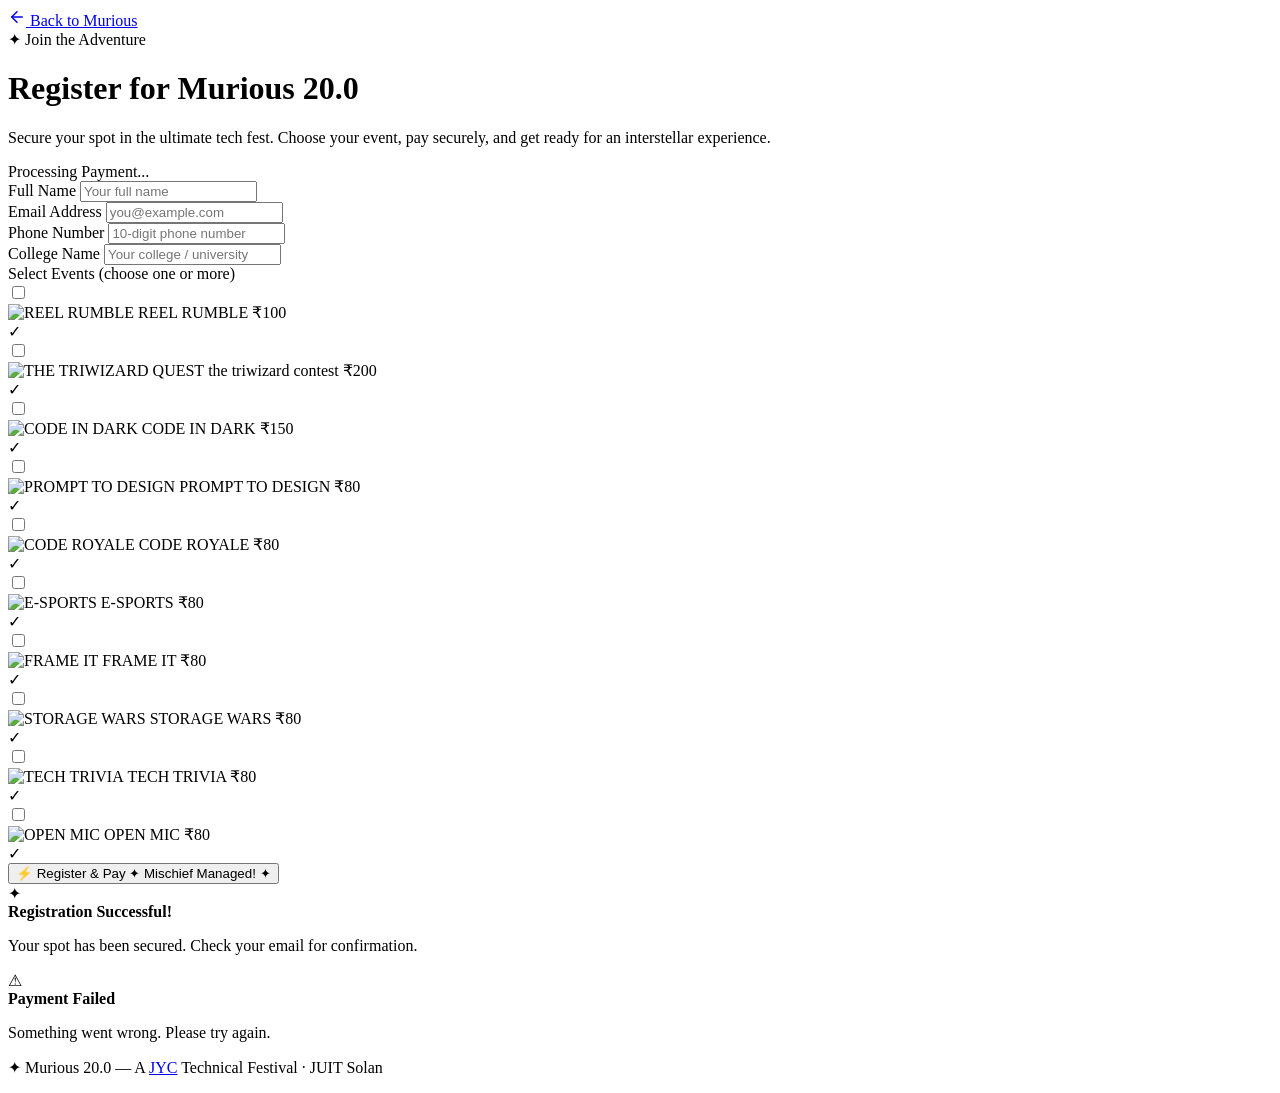
==== register.html @ 8073606e "added events to registration form" ====
<!DOCTYPE html>
<html lang="en">

<head>
    <meta charset="UTF-8">
    <meta name="viewport" content="width=device-width, initial-scale=1.0">
    <title>Register — Murious 20.0 | JUIT Tech Fest</title>
    <meta name="description"
        content="Register for Murious 20.0 events — Coding Contest, Hackathon, Robotics Challenge & more. Secure your spot now!">
    <link rel="preconnect" href="https://fonts.googleapis.com">
    <link rel="preconnect" href="https://fonts.gstatic.com" crossorigin>
    <link
        href="https://fonts.googleapis.com/css2?family=Cinzel+Decorative:wght@400;700;900&family=Cinzel:wght@400;600;700&family=Raleway:wght@300;400;500;600;700&display=swap"
        rel="stylesheet">
    <link rel="icon" type="image/svg+xml" href="assets/images/Murious Logo.svg">
    <link rel="stylesheet" href="css/register.css">
</head>

<body>

    <!-- Starfield Background -->
    <div class="starfield" id="starfield"></div>

    <!-- Page Content -->
    <div class="reg-page">

        <!-- Back to Home -->
        <a href="index.html" class="back-link">
            <svg width="18" height="18" viewBox="0 0 24 24" fill="none" stroke="currentColor" stroke-width="2"
                stroke-linecap="round" stroke-linejoin="round">
                <path d="M19 12H5" />
                <path d="M12 19l-7-7 7-7" />
            </svg>
            Back to Murious
        </a>

        <!-- Header -->
        <header class="reg-header">
            <span class="section-tag">✦ Join the Adventure</span>
            <h1 class="page-title">Register for Murious 20.0</h1>
            <div class="title-ornament"></div>
            <p class="page-subtitle">Secure your spot in the ultimate tech fest. Choose your event, pay securely, and
                get ready for an interstellar experience.</p>
        </header>

        <!-- Registration Form Card -->
        <div class="reg-card">

            <!-- Loading Overlay -->
            <div class="reg-loading-overlay" id="regLoading">
                <div class="reg-spinner"></div>
                <span>Processing Payment...</span>
            </div>

            <form id="registerForm" novalidate>
                <div class="form-group">
                    <label for="regName">Full Name</label>
                    <input type="text" id="regName" placeholder="Your full name" required>
                </div>

                <div class="form-group">
                    <label for="regEmail">Email Address</label>
                    <input type="email" id="regEmail" placeholder="you@example.com" required>
                </div>

                <div class="form-group">
                    <label for="regPhone">Phone Number</label>
                    <input type="tel" id="regPhone" placeholder="10-digit phone number" required>
                </div>

                <div class="form-group">
                    <label for="regCollege">College Name</label>
                    <input type="text" id="regCollege" placeholder="Your college / university" required>
                </div>

                <!-- Multi-Event Selection -->
                <div class="form-group">
                    <label>Select Events <span class="label-hint">(choose one or more)</span></label>
                    <div class="event-grid" id="eventGrid">
                        <label class="event-card" data-event="REEL RUMBLE" data-fee="150">
                            <input type="checkbox" name="events" value="REEL RUMBLE" data-fee="150">
                            <div class="event-card-inner">
                                <span class="event-icon"><img src="images\reel.png" alt="REEL RUMBLE" class="event-img"></span>
                                <span class="event-name">REEL RUMBLE</span>
                                <span class="event-fee">₹100</span>
                            </div>
                            <div class="event-check">✓</div>
                        </label>
                        <label class="event-card" data-event="the triwizard contest" data-fee="200">
                            <input type="checkbox" name="events" value="the triwizard contest" data-fee="200">
                            <div class="event-card-inner">
                                <span class="event-icon"><img src="images\TREASURE.png" alt="THE TRIWIZARD QUEST" class="event-img"></span>
                                <span class="event-name">the triwizard contest</span>
                                <span class="event-fee">₹200</span>
                            </div>
                            <div class="event-check">✓</div>
                        </label>
                        <label class="event-card" data-event="CODE IN DARK" data-fee="75">
                            <input type="checkbox" name="events" value="CODE IN DARK" data-fee="75">
                            <div class="event-card-inner">
                                <span class="event-icon"><img src="images\codeinblack.png" alt="CODE IN DARK" class="event-img"></span>
                                <span class="event-name">CODE IN DARK</span>
                                <span class="event-fee">₹150</span>
                            </div>
                            <div class="event-check">✓</div>
                        </label>
                        <label class="event-card" data-event="PROMPT TO DESIGN" data-fee="80">
                            <input type="checkbox" name="events" value="PROMPT TO DESIGN" data-fee="80">
                            <div class="event-card-inner">
                                <span class="event-icon"><img src="images\cloud.png" alt="PROMPT TO DESIGN" class="event-img"></span>
                                <span class="event-name">PROMPT TO DESIGN</span>
                                <span class="event-fee">₹80</span>
                            </div>
                            <div class="event-check">✓</div>
                             </label>
                              <label class="event-card" data-event="CODE ROYALE" data-fee="80">
                            <input type="checkbox" name="events" value="CODE ROYALE" data-fee="80">
                            <div class="event-card-inner">
                                <span class="event-icon"> <img src="images\laptop.png" alt="CODE ROYALE" class="event-img"></span>
                                <span class="event-name">CODE ROYALE</span>
                                <span class="event-fee">₹80</span>
                            </div>
                            <div class="event-check">✓</div>
                        </label>
                         <label class="event-card" data-event="E-SPORTS" data-fee="80">
                            <input type="checkbox" name="events" value="E-SPORTS" data-fee="80">
                            <div class="event-card-inner">
                                <span class="event-icon"> <img src="images\console.png" alt="E-SPORTS" class="event-img"></span>
                                <span class="event-name">E-SPORTS</span>
                                <span class="event-fee">₹80</span>
                            </div>
                            <div class="event-check">✓</div>
                        </label>
                        <label class="event-card" data-event="FRAME IT" data-fee="80">
                            <input type="checkbox" name="events" value="FRAME IT" data-fee="80">
                            <div class="event-card-inner">
                                <span class="event-icon"> <img src="images\camera.png" alt="FRAME IT" class="event-img"></span>
                                <span class="event-name">FRAME IT</span>
                                <span class="event-fee">₹80</span>
                            </div>
                            <div class="event-check">✓</div>
                        </label>
                        <label class="event-card" data-event="STORAGE WARS" data-fee="80">
                            <input type="checkbox" name="events" value="STORAGE WARS" data-fee="80">
                            <div class="event-card-inner">
                                <span class="event-icon"> <img src="images\sword.png" alt="STORAGE WARS" class="event-img"></span>
                                <span class="event-name">STORAGE WARS</span>
                                <span class="event-fee">₹80</span>
                            </div>
                            <div class="event-check">✓</div>
                        </label>
                        <label class="event-card" data-event="TECH TRIVIA" data-fee="80">
                            <input type="checkbox" name="events" value="TECH TRIVIA" data-fee="80">
                            <div class="event-card-inner">
                                <span class="event-icon"> <img src="images\QUIZ.png" alt="TECH TRIVIA" class="event-img"></span>
                                <span class="event-name">TECH TRIVIA</span>
                                <span class="event-fee">₹80</span>
                            </div>
                            <div class="event-check">✓</div>
                        </label>
                        <label class="event-card" data-event="OPEN MIC" data-fee="80">
                            <input type="checkbox" name="events" value="OPEN MIC" data-fee="80">
                            <div class="event-card-inner">
                                <span class="event-icon"> <img src="images\openmic1.png" alt="OPEN MIC" class="event-img"></span>
                                <span class="event-name">OPEN MIC</span>
                                <span class="event-fee">₹80</span>
                            </div>
                            <div class="event-check">✓</div>
                        </label>
                        
                        
                        
                    </div>
                </div>

                <!-- Dynamic Total Fee Display -->
                <div class="fee-display" id="feeDisplay" style="display:none;">
                    <div class="fee-left">
                        <span class="fee-label">Total Fee</span>
                        <span class="fee-count" id="feeCount">0 events selected</span>
                    </div>
                    <span class="fee-amount" id="feeAmount">₹0</span>
                </div>

                <button type="submit" class="reg-submit" id="registerBtn">
                    <span class="btn-text">⚡ Register & Pay</span>
                    <span class="btn-magic">✦ Mischief Managed! ✦</span>
                </button>
            </form>
        </div>

        <!-- Toast Messages -->
        <div class="reg-message reg-message--success" id="regSuccess">
            <span class="reg-msg-icon">✦</span>
            <div>
                <strong>Registration Successful!</strong>
                <p>Your spot has been secured. Check your email for confirmation.</p>
            </div>
        </div>
        <div class="reg-message reg-message--error" id="regError">
            <span class="reg-msg-icon">⚠</span>
            <div>
                <strong>Payment Failed</strong>
                <p id="regErrorMsg">Something went wrong. Please try again.</p>
            </div>
        </div>

        <!-- Footer -->
        <footer class="reg-footer">
            <p>✦ Murious 20.0 — A <a href="https://jyc.co.in/" target="_blank">JYC</a> Technical Festival · JUIT Solan
            </p>
        </footer>

    </div>

    <!-- Firebase SDK -->
    <script src="https://www.gstatic.com/firebasejs/10.12.0/firebase-app-compat.js"></script>
    <script src="https://www.gstatic.com/firebasejs/10.12.0/firebase-firestore-compat.js"></script>
    <!-- Razorpay SDK -->
    <script src="https://checkout.razorpay.com/v1/checkout.js"></script>
    <!-- Registration Script -->
    <script src="js/register.js"></script>

</body>

</html>
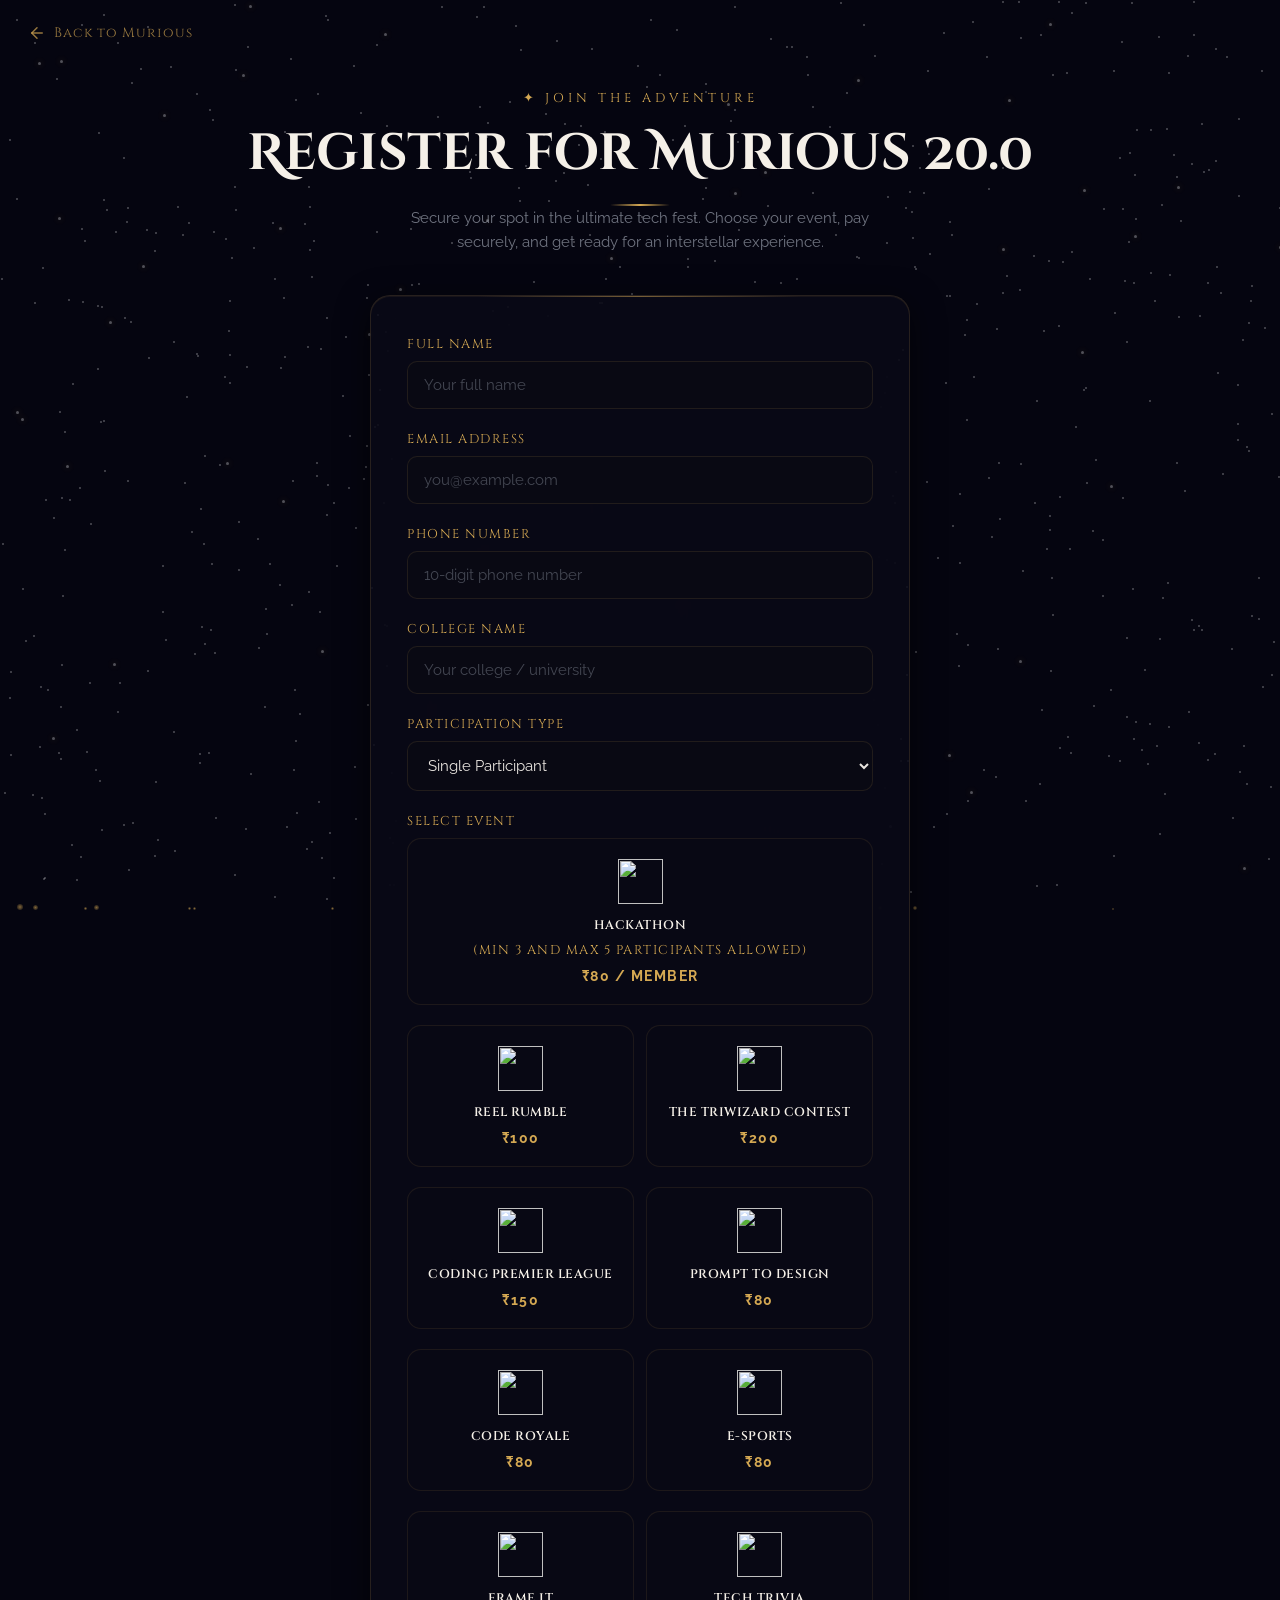
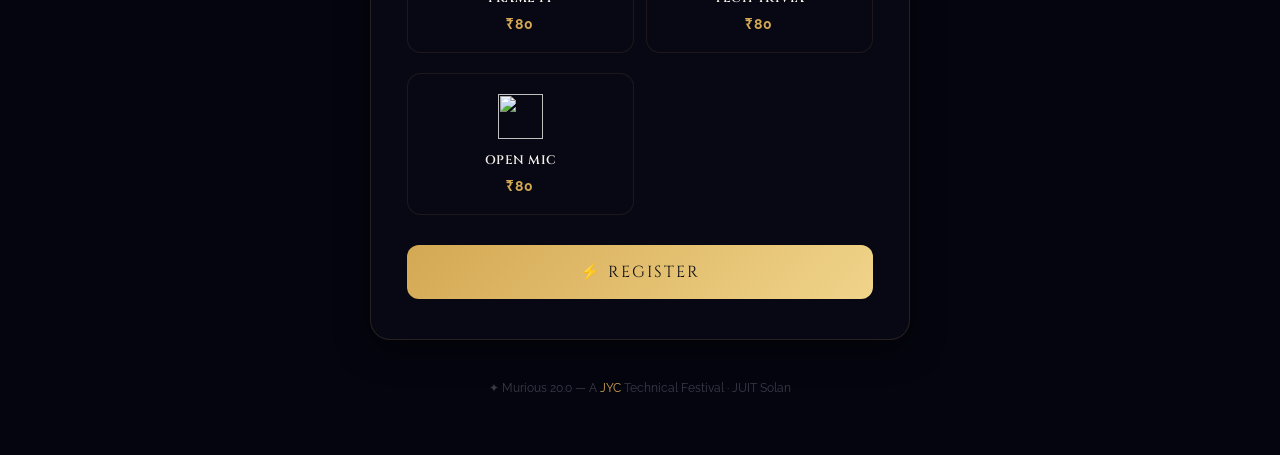
==== commit f8c79a87: "Replaced Razorpay payment with QR payment and screenshot upload" ====
--- a/register.html
+++ b/register.html
@@ -1,226 +1,459 @@
-<!DOCTYPE html>
+<!doctype html>
 <html lang="en">
-
-<head>
-    <meta charset="UTF-8">
-    <meta name="viewport" content="width=device-width, initial-scale=1.0">
+  <head>
+    <meta charset="UTF-8" />
+    <meta name="viewport" content="width=device-width, initial-scale=1.0" />
+
     <title>Register — Murious 20.0 | JUIT Tech Fest</title>
-    <meta name="description"
-        content="Register for Murious 20.0 events — Coding Contest, Hackathon, Robotics Challenge & more. Secure your spot now!">
-    <link rel="preconnect" href="https://fonts.googleapis.com">
-    <link rel="preconnect" href="https://fonts.gstatic.com" crossorigin>
+
+    <meta
+      name="description"
+      content="Register for Murious 20.0 events — Coding Contest, Hackathon, Robotics Challenge & more. Secure your spot now!"
+    />
+
+    <link rel="preconnect" href="https://fonts.googleapis.com" />
+    <link rel="preconnect" href="https://fonts.gstatic.com" crossorigin />
+
     <link
-        href="https://fonts.googleapis.com/css2?family=Cinzel+Decorative:wght@400;700;900&family=Cinzel:wght@400;600;700&family=Raleway:wght@300;400;500;600;700&display=swap"
-        rel="stylesheet">
-    <link rel="icon" type="image/svg+xml" href="assets/images/Murious Logo.svg">
-    <link rel="stylesheet" href="css/register.css">
-</head>
-
-<body>
-
-    <!-- Starfield Background -->
+      href="https://fonts.googleapis.com/css2?family=Cinzel+Decorative:wght@400;700;900&family=Cinzel:wght@400;600;700&family=Raleway:wght@300;400;500;600;700&display=swap"
+      rel="stylesheet"
+    />
+
+    <link
+      rel="icon"
+      type="image/svg+xml"
+      href="assets/images/Murious Logo.svg"
+    />
+
+    <link rel="stylesheet" href="css/register.css" />
+  </head>
+
+  <body>
     <div class="starfield" id="starfield"></div>
 
-    <!-- Page Content -->
     <div class="reg-page">
-
-        <!-- Back to Home -->
-        <a href="index.html" class="back-link">
-            <svg width="18" height="18" viewBox="0 0 24 24" fill="none" stroke="currentColor" stroke-width="2"
-                stroke-linecap="round" stroke-linejoin="round">
-                <path d="M19 12H5" />
-                <path d="M12 19l-7-7 7-7" />
-            </svg>
-            Back to Murious
-        </a>
-
-        <!-- Header -->
-        <header class="reg-header">
-            <span class="section-tag">✦ Join the Adventure</span>
-            <h1 class="page-title">Register for Murious 20.0</h1>
-            <div class="title-ornament"></div>
-            <p class="page-subtitle">Secure your spot in the ultimate tech fest. Choose your event, pay securely, and
-                get ready for an interstellar experience.</p>
-        </header>
-
-        <!-- Registration Form Card -->
-        <div class="reg-card">
-
-            <!-- Loading Overlay -->
-            <div class="reg-loading-overlay" id="regLoading">
-                <div class="reg-spinner"></div>
-                <span>Processing Payment...</span>
-            </div>
-
-            <form id="registerForm" novalidate>
-                <div class="form-group">
-                    <label for="regName">Full Name</label>
-                    <input type="text" id="regName" placeholder="Your full name" required>
-                </div>
-
-                <div class="form-group">
-                    <label for="regEmail">Email Address</label>
-                    <input type="email" id="regEmail" placeholder="you@example.com" required>
-                </div>
-
-                <div class="form-group">
-                    <label for="regPhone">Phone Number</label>
-                    <input type="tel" id="regPhone" placeholder="10-digit phone number" required>
-                </div>
-
-                <div class="form-group">
-                    <label for="regCollege">College Name</label>
-                    <input type="text" id="regCollege" placeholder="Your college / university" required>
-                </div>
-
-                <!-- Multi-Event Selection -->
-                <div class="form-group">
-                    <label>Select Events <span class="label-hint">(choose one or more)</span></label>
-                    <div class="event-grid" id="eventGrid">
-                        <label class="event-card" data-event="REEL RUMBLE" data-fee="150">
-                            <input type="checkbox" name="events" value="REEL RUMBLE" data-fee="150">
-                            <div class="event-card-inner">
-                                <span class="event-icon"><img src="images\reel.png" alt="REEL RUMBLE" class="event-img"></span>
-                                <span class="event-name">REEL RUMBLE</span>
-                                <span class="event-fee">₹100</span>
-                            </div>
-                            <div class="event-check">✓</div>
-                        </label>
-                        <label class="event-card" data-event="the triwizard contest" data-fee="200">
-                            <input type="checkbox" name="events" value="the triwizard contest" data-fee="200">
-                            <div class="event-card-inner">
-                                <span class="event-icon"><img src="images\TREASURE.png" alt="THE TRIWIZARD QUEST" class="event-img"></span>
-                                <span class="event-name">the triwizard contest</span>
-                                <span class="event-fee">₹200</span>
-                            </div>
-                            <div class="event-check">✓</div>
-                        </label>
-                        <label class="event-card" data-event="CODE IN DARK" data-fee="75">
-                            <input type="checkbox" name="events" value="CODE IN DARK" data-fee="75">
-                            <div class="event-card-inner">
-                                <span class="event-icon"><img src="images\codeinblack.png" alt="CODE IN DARK" class="event-img"></span>
-                                <span class="event-name">CODE IN DARK</span>
-                                <span class="event-fee">₹150</span>
-                            </div>
-                            <div class="event-check">✓</div>
-                        </label>
-                        <label class="event-card" data-event="PROMPT TO DESIGN" data-fee="80">
-                            <input type="checkbox" name="events" value="PROMPT TO DESIGN" data-fee="80">
-                            <div class="event-card-inner">
-                                <span class="event-icon"><img src="images\cloud.png" alt="PROMPT TO DESIGN" class="event-img"></span>
-                                <span class="event-name">PROMPT TO DESIGN</span>
-                                <span class="event-fee">₹80</span>
-                            </div>
-                            <div class="event-check">✓</div>
-                             </label>
-                              <label class="event-card" data-event="CODE ROYALE" data-fee="80">
-                            <input type="checkbox" name="events" value="CODE ROYALE" data-fee="80">
-                            <div class="event-card-inner">
-                                <span class="event-icon"> <img src="images\laptop.png" alt="CODE ROYALE" class="event-img"></span>
-                                <span class="event-name">CODE ROYALE</span>
-                                <span class="event-fee">₹80</span>
-                            </div>
-                            <div class="event-check">✓</div>
-                        </label>
-                         <label class="event-card" data-event="E-SPORTS" data-fee="80">
-                            <input type="checkbox" name="events" value="E-SPORTS" data-fee="80">
-                            <div class="event-card-inner">
-                                <span class="event-icon"> <img src="images\console.png" alt="E-SPORTS" class="event-img"></span>
-                                <span class="event-name">E-SPORTS</span>
-                                <span class="event-fee">₹80</span>
-                            </div>
-                            <div class="event-check">✓</div>
-                        </label>
-                        <label class="event-card" data-event="FRAME IT" data-fee="80">
-                            <input type="checkbox" name="events" value="FRAME IT" data-fee="80">
-                            <div class="event-card-inner">
-                                <span class="event-icon"> <img src="images\camera.png" alt="FRAME IT" class="event-img"></span>
-                                <span class="event-name">FRAME IT</span>
-                                <span class="event-fee">₹80</span>
-                            </div>
-                            <div class="event-check">✓</div>
-                        </label>
-                        <label class="event-card" data-event="STORAGE WARS" data-fee="80">
-                            <input type="checkbox" name="events" value="STORAGE WARS" data-fee="80">
-                            <div class="event-card-inner">
-                                <span class="event-icon"> <img src="images\sword.png" alt="STORAGE WARS" class="event-img"></span>
-                                <span class="event-name">STORAGE WARS</span>
-                                <span class="event-fee">₹80</span>
-                            </div>
-                            <div class="event-check">✓</div>
-                        </label>
-                        <label class="event-card" data-event="TECH TRIVIA" data-fee="80">
-                            <input type="checkbox" name="events" value="TECH TRIVIA" data-fee="80">
-                            <div class="event-card-inner">
-                                <span class="event-icon"> <img src="images\QUIZ.png" alt="TECH TRIVIA" class="event-img"></span>
-                                <span class="event-name">TECH TRIVIA</span>
-                                <span class="event-fee">₹80</span>
-                            </div>
-                            <div class="event-check">✓</div>
-                        </label>
-                        <label class="event-card" data-event="OPEN MIC" data-fee="80">
-                            <input type="checkbox" name="events" value="OPEN MIC" data-fee="80">
-                            <div class="event-card-inner">
-                                <span class="event-icon"> <img src="images\openmic1.png" alt="OPEN MIC" class="event-img"></span>
-                                <span class="event-name">OPEN MIC</span>
-                                <span class="event-fee">₹80</span>
-                            </div>
-                            <div class="event-check">✓</div>
-                        </label>
-                        
-                        
-                        
-                    </div>
-                </div>
-
-                <!-- Dynamic Total Fee Display -->
-                <div class="fee-display" id="feeDisplay" style="display:none;">
-                    <div class="fee-left">
-                        <span class="fee-label">Total Fee</span>
-                        <span class="fee-count" id="feeCount">0 events selected</span>
-                    </div>
-                    <span class="fee-amount" id="feeAmount">₹0</span>
-                </div>
-
-                <button type="submit" class="reg-submit" id="registerBtn">
-                    <span class="btn-text">⚡ Register & Pay</span>
-                    <span class="btn-magic">✦ Mischief Managed! ✦</span>
-                </button>
-            </form>
+      <a href="index.html" class="back-link">
+        <svg
+          width="18"
+          height="18"
+          viewBox="0 0 24 24"
+          fill="none"
+          stroke="currentColor"
+          stroke-width="2"
+          stroke-linecap="round"
+          stroke-linejoin="round"
+        >
+          <path d="M19 12H5" />
+          <path d="M12 19l-7-7 7-7" />
+        </svg>
+        Back to Murious
+      </a>
+
+      <header class="reg-header">
+        <span class="section-tag">✦ Join the Adventure</span>
+
+        <h1 class="page-title">Register for Murious 20.0</h1>
+
+        <div class="title-ornament"></div>
+
+        <p class="page-subtitle">
+          Secure your spot in the ultimate tech fest. Choose your event, pay
+          securely, and get ready for an interstellar experience.
+        </p>
+      </header>
+
+      <div class="reg-card">
+        <div class="reg-loading-overlay" id="regLoading">
+          <div class="reg-spinner"></div>
+          <span>Processing Payment...</span>
         </div>
 
-        <!-- Toast Messages -->
-        <div class="reg-message reg-message--success" id="regSuccess">
-            <span class="reg-msg-icon">✦</span>
-            <div>
-                <strong>Registration Successful!</strong>
-                <p>Your spot has been secured. Check your email for confirmation.</p>
-            </div>
-        </div>
-        <div class="reg-message reg-message--error" id="regError">
-            <span class="reg-msg-icon">⚠</span>
-            <div>
-                <strong>Payment Failed</strong>
-                <p id="regErrorMsg">Something went wrong. Please try again.</p>
-            </div>
-        </div>
-
-        <!-- Footer -->
-        <footer class="reg-footer">
-            <p>✦ Murious 20.0 — A <a href="https://jyc.co.in/" target="_blank">JYC</a> Technical Festival · JUIT Solan
-            </p>
-        </footer>
-
+        <form id="registerForm" novalidate>
+          <div class="form-group">
+            <label for="regName">Full Name</label>
+            <input
+              type="text"
+              id="regName"
+              placeholder="Your full name"
+              required
+            />
+          </div>
+
+          <div class="form-group">
+            <label for="regEmail">Email Address</label>
+            <input
+              type="email"
+              id="regEmail"
+              placeholder="you@example.com"
+              required
+            />
+          </div>
+
+          <div class="form-group">
+            <label for="regPhone">Phone Number</label>
+            <input
+              type="tel"
+              id="regPhone"
+              placeholder="10-digit phone number"
+              required
+            />
+          </div>
+
+          <div class="form-group">
+            <label for="regCollege">College Name</label>
+            <input
+              type="text"
+              id="regCollege"
+              placeholder="Your college / university"
+              required
+            />
+          </div>
+
+          <div class="form-group">
+            <label for="participationType">Participation Type</label>
+            <select id="participationType">
+              <option value="single">Single Participant</option>
+              <option value="team">Team</option>
+            </select>
+          </div>
+
+          <!-- TEAM MEMBERS -->
+
+          <div id="teamSection" style="display: none">
+            <div class="form-group">
+              <label>Member 1 Name</label>
+              <input type="text" id="member1Name" placeholder="Optional" />
+            </div>
+
+            <div class="form-group">
+              <label>Member 1 Roll No</label>
+              <input type="text" id="member1Roll" placeholder="Optional" />
+            </div>
+
+            <div class="form-group">
+              <label>Member 1 Phone</label>
+              <input
+                type="tel"
+                id="member1Phone"
+                placeholder="Optional"
+                pattern="[0-9]{10}"
+              />
+            </div>
+
+            <div class="form-group">
+              <label>Member 2 Name</label>
+              <input type="text" id="member2Name" placeholder="Optional" />
+            </div>
+
+            <div class="form-group">
+              <label>Member 2 Roll No</label>
+              <input type="text" id="member2Roll" placeholder="Optional" />
+            </div>
+
+            <div class="form-group">
+              <label>Member 2 Phone</label>
+              <input
+                type="tel"
+                id="member2Phone"
+                placeholder="Optional"
+                pattern="[0-9]{10}"
+              />
+            </div>
+
+            <div class="form-group">
+              <label>Member 3 Name</label>
+              <input type="text" id="member3Name" placeholder="Optional" />
+            </div>
+
+            <div class="form-group">
+              <label>Member 3 Roll No</label>
+              <input type="text" id="member3Roll" placeholder="Optional" />
+            </div>
+
+            <div class="form-group">
+              <label>Member 3 Phone</label>
+              <input
+                type="tel"
+                id="member3Phone"
+                placeholder="Optional"
+                pattern="[0-9]{10}"
+              />
+            </div>
+
+            <div class="form-group">
+              <label>Member 4 Name</label>
+              <input type="text" id="member4Name" placeholder="Optional" />
+            </div>
+
+            <div class="form-group">
+              <label>Member 4 Roll No</label>
+              <input type="text" id="member4Roll" placeholder="Optional" />
+            </div>
+
+            <div class="form-group">
+              <label>Member 4 Phone</label>
+              <input
+                type="tel"
+                id="member4Phone"
+                placeholder="Optional"
+                pattern="[0-9]{10}"
+              />
+            </div>
+          </div>
+
+          <div class="form-group">
+            <label>Select Event</label>
+
+            <div class="event-grid" id="eventGrid">
+              <label
+                class="event-card"
+                data-event="HACKATHON"
+                data-fee="80"
+                style="grid-column: span 2"
+              >
+                <input
+                  type="checkbox"
+                  name="events"
+                  value="HACKATHON"
+                  data-fee="80"
+                />
+                <div class="event-card-inner">
+                  <span class="event-icon">
+                    <img
+                      src="https://cdn-icons-png.flaticon.com/512/2721/2721266.png"
+                      class="event-img"
+                    />
+                  </span>
+                  <span class="event-name">HACKATHON </span>
+                  <span>(MIN 3 AND MAX 5 PARTICIPANTS ALLOWED)</span>
+                  <span class="event-fee">₹80 / member</span>
+                </div>
+                <div class="event-check">✓</div>
+              </label>
+
+              <label class="event-card" data-event="REEL RUMBLE" data-fee="150">
+                <input
+                  type="checkbox"
+                  name="events"
+                  value="REEL RUMBLE"
+                  data-fee="150"
+                />
+                <div class="event-card-inner">
+                  <span class="event-icon"
+                    ><img src="images/reel.png" class="event-img"
+                  /></span>
+                  <span class="event-name">REEL RUMBLE</span>
+                  <span class="event-fee">₹100</span>
+                </div>
+                <div class="event-check">✓</div>
+              </label>
+
+              <label
+                class="event-card"
+                data-event="the triwizard contest"
+                data-fee="200"
+              >
+                <input
+                  type="checkbox"
+                  name="events"
+                  value="the triwizard contest"
+                  data-fee="200"
+                />
+                <div class="event-card-inner">
+                  <span class="event-icon"
+                    ><img src="images/TREASURE.png" class="event-img"
+                  /></span>
+                  <span class="event-name">the triwizard contest</span>
+                  <span class="event-fee">₹200</span>
+                </div>
+                <div class="event-check">✓</div>
+              </label>
+
+              <label
+                class="event-card"
+                data-event="CODE IN DARK"
+                data-fee="150"
+              >
+                <input
+                  type="checkbox"
+                  name="events"
+                  value="CODE IN DARK"
+                  data-fee="150"
+                />
+                <div class="event-card-inner">
+                  <span class="event-icon"
+                    ><img src="images/codeinblack.png" class="event-img"
+                  /></span>
+                  <span class="event-name">CODING PREMIER LEAGUE</span>
+                  <span class="event-fee">₹150</span>
+                </div>
+                <div class="event-check">✓</div>
+              </label>
+
+              <label
+                class="event-card"
+                data-event="PROMPT TO DESIGN"
+                data-fee="80"
+              >
+                <input
+                  type="checkbox"
+                  name="events"
+                  value="PROMPT TO DESIGN"
+                  data-fee="80"
+                />
+                <div class="event-card-inner">
+                  <span class="event-icon"
+                    ><img src="images/cloud.png" class="event-img"
+                  /></span>
+                  <span class="event-name">PROMPT TO DESIGN</span>
+                  <span class="event-fee">₹80</span>
+                </div>
+                <div class="event-check">✓</div>
+              </label>
+
+              <label class="event-card" data-event="CODE ROYALE" data-fee="80">
+                <input
+                  type="checkbox"
+                  name="events"
+                  value="CODE ROYALE"
+                  data-fee="80"
+                />
+                <div class="event-card-inner">
+                  <span class="event-icon"
+                    ><img src="images/laptop.png" class="event-img"
+                  /></span>
+                  <span class="event-name">CODE ROYALE</span>
+                  <span class="event-fee">₹80</span>
+                </div>
+                <div class="event-check">✓</div>
+              </label>
+
+              <label class="event-card" data-event="E-SPORTS" data-fee="80">
+                <input
+                  type="checkbox"
+                  name="events"
+                  value="E-SPORTS"
+                  data-fee="80"
+                />
+                <div class="event-card-inner">
+                  <span class="event-icon"
+                    ><img src="images/console.png" class="event-img"
+                  /></span>
+                  <span class="event-name">E-SPORTS</span>
+                  <span class="event-fee">₹80</span>
+                </div>
+                <div class="event-check">✓</div>
+              </label>
+
+              <label class="event-card" data-event="FRAME IT" data-fee="80">
+                <input
+                  type="checkbox"
+                  name="events"
+                  value="FRAME IT"
+                  data-fee="80"
+                />
+                <div class="event-card-inner">
+                  <span class="event-icon"
+                    ><img src="images/camera.png" class="event-img"
+                  /></span>
+                  <span class="event-name">FRAME IT</span>
+                  <span class="event-fee">₹80</span>
+                </div>
+                <div class="event-check">✓</div>
+              </label>
+
+              
+
+              <label class="event-card" data-event="TECH TRIVIA" data-fee="80">
+                <input
+                  type="checkbox"
+                  name="events"
+                  value="TECH TRIVIA"
+                  data-fee="80"
+                />
+                <div class="event-card-inner">
+                  <span class="event-icon"
+                    ><img src="images/QUIZ.png" class="event-img"
+                  /></span>
+                  <span class="event-name">TECH TRIVIA</span>
+                  <span class="event-fee">₹80</span>
+                </div>
+                <div class="event-check">✓</div>
+              </label>
+
+              <label class="event-card" data-event="OPEN MIC" data-fee="80">
+                <input
+                  type="checkbox"
+                  name="events"
+                  value="OPEN MIC"
+                  data-fee="80"
+                />
+                <div class="event-card-inner">
+                  <span class="event-icon"
+                    ><img src="images/openmic1.png" class="event-img"
+                  /></span>
+                  <span class="event-name">OPEN MIC</span>
+                  <span class="event-fee">₹80</span>
+                </div>
+                <div class="event-check">✓</div>
+              </label>
+            </div>
+          </div>
+
+          <div class="fee-display" id="feeDisplay" style="display: none">
+            <div class="fee-left">
+              <span class="fee-label">Total Fee</span>
+              <span class="fee-count" id="feeCount">0 events selected</span>
+            </div>
+            <span class="fee-amount" id="feeAmount">₹0</span>
+          </div>
+
+          <button type="button" class="reg-submit" id="showQRBtn">
+            <span class="btn-text">⚡ Register</span>
+            <span class="btn-magic">✦ Continue to Payment ✦</span>
+          </button>
+          
+          <div class="qr-payment" id="qrPayment" style="display:none">
+             <h3>Scan QR to Pay</h3>
+            <img src="assets/images/payment-qr.webp" alt="UPI QR Code">
+            <p>Please upload your payment screenshot after completing the payment.</p>
+            <div class="form-group">
+              <label for="paymentScreenshot">Upload Payment Screenshot</label>
+              <input 
+                type="file" 
+                id="paymentScreenshot" 
+                accept="image/*"
+                required
+              >
+            </div>
+            <button type="submit" class="reg-submit">
+              Submit Registration
+            </button>
+          </div>
+        </form>
+      </div>
+
+      <footer class="reg-footer">
+        <p>
+          ✦ Murious 20.0 — A
+          <a href="https://jyc.co.in/" target="_blank">JYC</a>
+          Technical Festival · JUIT Solan
+        </p>
+      </footer>
     </div>
 
-    <!-- Firebase SDK -->
+    <script>
+      document.querySelectorAll('input[name="events"]').forEach((cb) => {
+        cb.addEventListener("change", function () {
+          document.querySelectorAll('input[name="events"]').forEach((x) => {
+            if (x !== this) x.checked = false;
+          });
+        });
+      });
+    </script>
+
     <script src="https://www.gstatic.com/firebasejs/10.12.0/firebase-app-compat.js"></script>
     <script src="https://www.gstatic.com/firebasejs/10.12.0/firebase-firestore-compat.js"></script>
-    <!-- Razorpay SDK -->
-    <script src="https://checkout.razorpay.com/v1/checkout.js"></script>
-    <!-- Registration Script -->
     <script src="js/register.js"></script>
-
-</body>
-
-</html>+  </body>
+</html>
--- a/css/register.css
+++ b/css/register.css
@@ -0,0 +1,725 @@
+/* ═══════════════════════════════════════════════════════
+   MURIOUS 20.0 — Registration Page Styles
+   Standalone page with same cinematic theme
+   ═══════════════════════════════════════════════════════ */
+
+/* ── Stars background animation ── */
+@keyframes twinkle {
+
+    0%,
+    100% {
+        opacity: 0.3;
+    }
+
+    50% {
+        opacity: 1;
+    }
+}
+
+@keyframes floatUp {
+    0% {
+        transform: translateY(0) scale(1);
+        opacity: 0.6;
+    }
+
+    100% {
+        transform: translateY(-100vh) scale(0);
+        opacity: 0;
+    }
+}
+
+@keyframes feeSlideIn {
+    0% {
+        opacity: 0;
+        transform: translateY(8px);
+    }
+
+    100% {
+        opacity: 1;
+        transform: translateY(0);
+    }
+}
+
+@keyframes feeGlow {
+
+    0%,
+    100% {
+        box-shadow: 0 0 15px rgba(212, 168, 83, 0.2);
+    }
+
+    50% {
+        box-shadow: 0 0 30px rgba(212, 168, 83, 0.5), 0 0 60px rgba(212, 168, 83, 0.15);
+    }
+}
+
+@keyframes spin {
+    to {
+        transform: rotate(360deg);
+    }
+}
+
+@keyframes slideInRight {
+    0% {
+        transform: translateX(120%);
+        opacity: 0;
+    }
+
+    100% {
+        transform: translateX(0);
+        opacity: 1;
+    }
+}
+
+@keyframes slideOutRight {
+    0% {
+        transform: translateX(0);
+        opacity: 1;
+    }
+
+    100% {
+        transform: translateX(120%);
+        opacity: 0;
+    }
+}
+
+@keyframes heroGlow {
+
+    0%,
+    100% {
+        text-shadow: 0 0 20px rgba(212, 168, 83, 0.3);
+    }
+
+    50% {
+        text-shadow: 0 0 40px rgba(212, 168, 83, 0.6), 0 0 80px rgba(212, 168, 83, 0.2);
+    }
+}
+
+/* ── Base ── */
+* {
+    margin: 0;
+    padding: 0;
+    box-sizing: border-box;
+}
+
+body {
+    font-family: 'Raleway', sans-serif;
+    background: #050510;
+    color: #e8e4df;
+    min-height: 100vh;
+    overflow-x: hidden;
+    position: relative;
+}
+
+/* ── Starfield Background ── */
+.starfield {
+    position: fixed;
+    top: 0;
+    left: 0;
+    width: 100%;
+    height: 100%;
+    z-index: 0;
+    pointer-events: none;
+    overflow: hidden;
+}
+
+.star {
+    position: absolute;
+    width: 2px;
+    height: 2px;
+    background: #fff;
+    border-radius: 50%;
+    animation: twinkle var(--duration, 3s) ease-in-out infinite;
+    animation-delay: var(--delay, 0s);
+    opacity: 0.3;
+}
+
+.star.large {
+    width: 3px;
+    height: 3px;
+    box-shadow: 0 0 6px 1px rgba(212, 168, 83, 0.4);
+}
+
+/* ── Floating particles ── */
+.particle {
+    position: fixed;
+    width: 4px;
+    height: 4px;
+    background: radial-gradient(circle, rgba(212, 168, 83, 0.6), transparent);
+    border-radius: 50%;
+    animation: floatUp var(--speed, 12s) linear infinite;
+    animation-delay: var(--delay, 0s);
+    z-index: 0;
+    pointer-events: none;
+}
+
+/* ── Page wrapper ── */
+.reg-page {
+    position: relative;
+    z-index: 1;
+    display: flex;
+    flex-direction: column;
+    align-items: center;
+    min-height: 100vh;
+    padding: 30px 20px 60px;
+}
+
+/* ── Back to Home link ── */
+.back-link {
+    position: absolute;
+    top: 24px;
+    left: 28px;
+    display: flex;
+    align-items: center;
+    gap: 8px;
+    font-family: 'Cinzel', serif;
+    font-size: 0.85rem;
+    color: rgba(212, 168, 83, 0.7);
+    text-decoration: none;
+    transition: all 0.3s;
+    letter-spacing: 1px;
+    z-index: 10;
+}
+
+.back-link:hover {
+    color: #f0d48a;
+    transform: translateX(-3px);
+}
+
+.back-link svg {
+    transition: transform 0.3s;
+}
+
+.back-link:hover svg {
+    transform: translateX(-4px);
+}
+
+/* ── Page Header ── */
+.reg-header {
+    text-align: center;
+    margin-top: 60px;
+    margin-bottom: 40px;
+}
+
+.reg-header .section-tag {
+    font-family: 'Cinzel', serif;
+    font-size: 0.8rem;
+    letter-spacing: 4px;
+    text-transform: uppercase;
+    color: #d4a853;
+    margin-bottom: 12px;
+    display: block;
+}
+
+.reg-header .page-title {
+    font-family: 'Cinzel Decorative', serif;
+    font-size: clamp(2rem, 5vw, 3.2rem);
+    color: #f5f0e8;
+    font-weight: 700;
+    margin-bottom: 8px;
+    animation: heroGlow 4s ease-in-out infinite;
+}
+
+.reg-header .page-subtitle {
+    font-size: 0.95rem;
+    color: rgba(156, 163, 175, 0.7);
+    max-width: 500px;
+    margin: 0 auto;
+    line-height: 1.6;
+}
+
+.title-ornament {
+    width: 60px;
+    height: 2px;
+    background: linear-gradient(90deg, transparent, #d4a853, transparent);
+    margin: 16px auto 0;
+    border-radius: 2px;
+}
+
+/* ── Form Card ── */
+.reg-card {
+    width: 100%;
+    max-width: 540px;
+    background: rgba(12, 12, 25, 0.65);
+    border: 1px solid rgba(212, 168, 83, 0.15);
+    border-radius: 20px;
+    padding: 40px 36px;
+    backdrop-filter: blur(20px);
+    -webkit-backdrop-filter: blur(20px);
+    box-shadow:
+        0 8px 32px rgba(0, 0, 0, 0.6),
+        inset 0 1px 0 rgba(212, 168, 83, 0.08);
+    position: relative;
+    overflow: hidden;
+    transition: border-color 0.4s, box-shadow 0.4s;
+}
+
+.reg-card:hover {
+    border-color: rgba(212, 168, 83, 0.3);
+    box-shadow:
+        0 12px 48px rgba(0, 0, 0, 0.7),
+        0 0 30px rgba(212, 168, 83, 0.06),
+        inset 0 1px 0 rgba(212, 168, 83, 0.12);
+}
+
+/* Card glow accent line */
+.reg-card::before {
+    content: '';
+    position: absolute;
+    top: 0;
+    left: 50%;
+    transform: translateX(-50%);
+    width: 60%;
+    height: 1px;
+    background: linear-gradient(90deg, transparent, rgba(212, 168, 83, 0.5), transparent);
+}
+
+/* ── Form Groups ── */
+.form-group {
+    margin-bottom: 22px;
+}
+
+.form-group label {
+    display: block;
+    font-family: 'Cinzel', serif;
+    font-size: 0.8rem;
+    letter-spacing: 1.5px;
+    text-transform: uppercase;
+    color: #d4a853;
+    margin-bottom: 8px;
+}
+
+.form-group input,
+.form-group select {
+    width: 100%;
+    padding: 14px 16px;
+    background: rgba(10, 10, 20, 0.7);
+    border: 1px solid rgba(212, 168, 83, 0.12);
+    border-radius: 10px;
+    color: #e8e4df;
+    font-family: 'Raleway', sans-serif;
+    font-size: 0.95rem;
+    transition: all 0.3s;
+    outline: none;
+}
+
+.form-group input::placeholder {
+    color: rgba(156, 163, 175, 0.4);
+}
+
+.form-group input:focus,
+.form-group select:focus {
+    border-color: rgba(212, 168, 83, 0.5);
+    box-shadow: 0 0 16px rgba(212, 168, 83, 0.1);
+    background: rgba(10, 10, 20, 0.9);
+}
+
+.form-group input.invalid {
+    border-color: rgba(239, 68, 68, 0.6);
+    box-shadow: 0 0 12px rgba(239, 68, 68, 0.1);
+}
+
+/* ── Label hint ── */
+.label-hint {
+    font-family: 'Raleway', sans-serif;
+    font-size: 0.7rem;
+    font-weight: 400;
+    letter-spacing: 0.5px;
+    text-transform: none;
+    color: rgba(156, 163, 175, 0.5);
+}
+
+/* ── Event Checkbox Cards Grid ── */
+.event-grid {
+    display: grid;
+    grid-template-columns: 1fr 1fr;
+    gap: 12px;
+}
+
+.event-card {
+    position: relative;
+    cursor: pointer;
+    display: block;
+    text-transform: none;
+    letter-spacing: 0;
+    margin: 0;
+}
+
+.event-card input[type="checkbox"] {
+    position: absolute;
+    opacity: 0;
+    width: 0;
+    height: 0;
+    pointer-events: none;
+}
+
+.event-card-inner {
+    display: flex;
+    flex-direction: column;
+    align-items: center;
+    gap: 8px;
+    padding: 20px 12px;
+    background: rgba(10, 10, 20, 0.6);
+    border: 1px solid rgba(212, 168, 83, 0.1);
+    border-radius: 14px;
+    transition: all 0.3s cubic-bezier(0.25, 0.46, 0.45, 0.94);
+    text-align: center;
+}
+
+.event-card:hover .event-card-inner {
+    border-color: rgba(212, 168, 83, 0.3);
+    background: rgba(10, 10, 20, 0.8);
+    transform: translateY(-2px);
+}
+
+.event-card input:checked~.event-card-inner {
+    border-color: rgba(212, 168, 83, 0.6);
+    background: rgba(212, 168, 83, 0.08);
+    box-shadow: 0 0 20px rgba(212, 168, 83, 0.12), inset 0 0 20px rgba(212, 168, 83, 0.04);
+}
+
+/* .event-icon {
+    font-size: 1.8rem;
+    line-height: 1; */
+   .event-icon img {
+    width: 45px;
+    height: 45px;
+    object-fit: contain;
+}
+
+
+.event-name {
+    font-family: 'Cinzel', serif;
+    font-size: 0.78rem;
+    font-weight: 600;
+    color: #f5f0e8;
+    letter-spacing: 0.5px;
+}
+
+.event-fee {
+    font-family: 'Raleway', sans-serif;
+    font-size: 0.9rem;
+    font-weight: 700;
+    color: #d4a853;
+}
+
+/* Checkmark badge */
+.event-check {
+    position: absolute;
+    top: 8px;
+    right: 8px;
+    width: 22px;
+    height: 22px;
+    border-radius: 50%;
+    background: #d4a853;
+    color: #0a0a0f;
+    font-size: 0.75rem;
+    font-weight: 700;
+    display: flex;
+    align-items: center;
+    justify-content: center;
+    opacity: 0;
+    transform: scale(0.5);
+    transition: all 0.25s cubic-bezier(0.34, 1.56, 0.64, 1);
+}
+
+.event-card input:checked~.event-check {
+    opacity: 1;
+    transform: scale(1);
+}
+
+/* Error state for event grid */
+.event-grid.invalid .event-card-inner {
+    border-color: rgba(239, 68, 68, 0.4);
+}
+
+/* ── Fee Display (Total) ── */
+.fee-display {
+    display: flex;
+    align-items: center;
+    justify-content: space-between;
+    padding: 16px 20px;
+    background: rgba(212, 168, 83, 0.06);
+    border: 1px solid rgba(212, 168, 83, 0.2);
+    border-radius: 12px;
+    margin-bottom: 24px;
+    animation: feeGlow 3s ease-in-out infinite;
+}
+
+.fee-left {
+    display: flex;
+    flex-direction: column;
+    gap: 2px;
+}
+
+.fee-label {
+    font-family: 'Cinzel', serif;
+    font-size: 0.85rem;
+    letter-spacing: 1px;
+    color: rgba(212, 168, 83, 0.8);
+}
+
+.fee-count {
+    font-family: 'Raleway', sans-serif;
+    font-size: 0.72rem;
+    color: rgba(156, 163, 175, 0.5);
+    letter-spacing: 0.5px;
+}
+
+.fee-amount {
+    font-family: 'Cinzel Decorative', serif;
+    font-size: 1.6rem;
+    font-weight: 700;
+    color: #f0d48a;
+    text-shadow: 0 0 20px rgba(212, 168, 83, 0.3);
+    transition: all 0.3s;
+}
+
+/* ── Submit Button ── */
+.reg-submit {
+    width: 100%;
+    padding: 16px 32px;
+    font-family: 'Cinzel', serif;
+    font-size: 1rem;
+    letter-spacing: 2px;
+    text-transform: uppercase;
+    color: #0a0a0f;
+    background: linear-gradient(135deg, #d4a853, #f0d48a, #d4a853);
+    background-size: 200% 200%;
+    border: none;
+    border-radius: 12px;
+    cursor: pointer;
+    position: relative;
+    overflow: hidden;
+    transition: all 0.4s;
+}
+
+.reg-submit:hover {
+    background-position: 100% 50%;
+    box-shadow: 0 4px 24px rgba(212, 168, 83, 0.4);
+    transform: translateY(-2px);
+}
+
+.reg-submit:active {
+    transform: translateY(0);
+}
+
+.reg-submit .btn-text {
+    position: relative;
+    z-index: 1;
+    transition: opacity 0.3s;
+}
+
+.reg-submit .btn-magic {
+    position: absolute;
+    top: 50%;
+    left: 50%;
+    transform: translate(-50%, -50%);
+    opacity: 0;
+    transition: opacity 0.3s;
+    white-space: nowrap;
+}
+
+.reg-submit.submitted .btn-text {
+    opacity: 0;
+}
+
+.reg-submit.submitted .btn-magic {
+    opacity: 1;
+}
+
+/* ── Loading Overlay ── */
+.reg-loading-overlay {
+    position: absolute;
+    top: 0;
+    left: 0;
+    right: 0;
+    bottom: 0;
+    background: rgba(5, 5, 16, 0.85);
+    backdrop-filter: blur(5px);
+    display: flex;
+    flex-direction: column;
+    align-items: center;
+    justify-content: center;
+    gap: 16px;
+    border-radius: 20px;
+    z-index: 50;
+    opacity: 0;
+    pointer-events: none;
+    transition: opacity 0.3s;
+}
+
+.reg-loading-overlay.active {
+    opacity: 1;
+    pointer-events: all;
+}
+
+.reg-spinner {
+    width: 40px;
+    height: 40px;
+    border: 3px solid rgba(212, 168, 83, 0.15);
+    border-top-color: #d4a853;
+    border-radius: 50%;
+    animation: spin 0.8s linear infinite;
+}
+
+.reg-loading-overlay span {
+    font-family: 'Cinzel', serif;
+    font-size: 0.85rem;
+    color: #d4a853;
+    letter-spacing: 2px;
+}
+
+/* ── Toast Messages ── */
+.reg-message {
+    position: fixed;
+    top: 28px;
+    right: 28px;
+    display: flex;
+    align-items: center;
+    gap: 14px;
+    padding: 18px 24px;
+    border-radius: 14px;
+    backdrop-filter: blur(20px);
+    z-index: 100;
+    transform: translateX(120%);
+    transition: transform 0.4s cubic-bezier(0.34, 1.56, 0.64, 1);
+    max-width: 400px;
+}
+
+.reg-message.active {
+    transform: translateX(0);
+}
+
+.reg-message--success {
+    background: rgba(16, 185, 129, 0.15);
+    border: 1px solid rgba(16, 185, 129, 0.3);
+}
+
+.reg-message--error {
+    background: rgba(239, 68, 68, 0.15);
+    border: 1px solid rgba(239, 68, 68, 0.3);
+}
+
+.reg-msg-icon {
+    font-size: 1.5rem;
+    flex-shrink: 0;
+}
+
+.reg-message--success .reg-msg-icon {
+    color: #10b981;
+}
+
+.reg-message--error .reg-msg-icon {
+    color: #ef4444;
+}
+
+.reg-message strong {
+    display: block;
+    font-size: 0.95rem;
+    margin-bottom: 3px;
+    color: #f5f0e8;
+}
+
+.reg-message p {
+    font-size: 0.82rem;
+    color: rgba(156, 163, 175, 0.8);
+    line-height: 1.4;
+    margin: 0;
+}
+
+/* ── Footer ── */
+.reg-footer {
+    margin-top: auto;
+    padding-top: 40px;
+    text-align: center;
+    font-size: 0.78rem;
+    color: rgba(156, 163, 175, 0.35);
+}
+
+.reg-footer a {
+    color: #d4a853;
+    text-decoration: none;
+    transition: color 0.3s;
+}
+
+.reg-footer a:hover {
+    color: #f0d48a;
+}
+
+/* ── Responsive ── */
+@media (max-width: 600px) {
+    .reg-page {
+        padding: 20px 14px 40px;
+    }
+
+    .reg-header {
+        margin-top: 50px;
+    }
+
+    .back-link {
+        top: 16px;
+        left: 16px;
+        font-size: 0.78rem;
+    }
+
+    .reg-card {
+        padding: 28px 20px;
+        border-radius: 16px;
+    }
+
+    .fee-display {
+        flex-direction: column;
+        gap: 6px;
+        text-align: center;
+    }
+
+    .event-grid {
+        grid-template-columns: 1fr;
+    }
+
+    .reg-message {
+        top: auto;
+        bottom: 20px;
+        right: 12px;
+        left: 12px;
+        max-width: none;
+    }
+}
+
+.invalid{
+border:2px solid red;
+}
+.qr-payment{
+  margin-top:30px;
+  text-align:center;
+}
+
+.qr-payment img{
+  width:220px;
+  margin:15px 0;
+  border-radius:12px;
+  box-shadow:0 10px 25px rgba(0,0,0,0.3);
+}
+
+.qr-payment h3{
+  color:var(--gold);
+}
+
+.qr-payment p{
+  font-size:14px;
+  color:#bbb;
+}
+.qr-payment input[type="file"]{
+  margin-top:10px;
+  padding:10px;
+  border:1px solid rgba(255,255,255,0.2);
+  border-radius:8px;
+  width:100%;
+  background:rgba(255,255,255,0.05);
+  color:white;
+}
+
+.qr-payment{
+  margin-top:30px;
+  text-align:center;
+}
